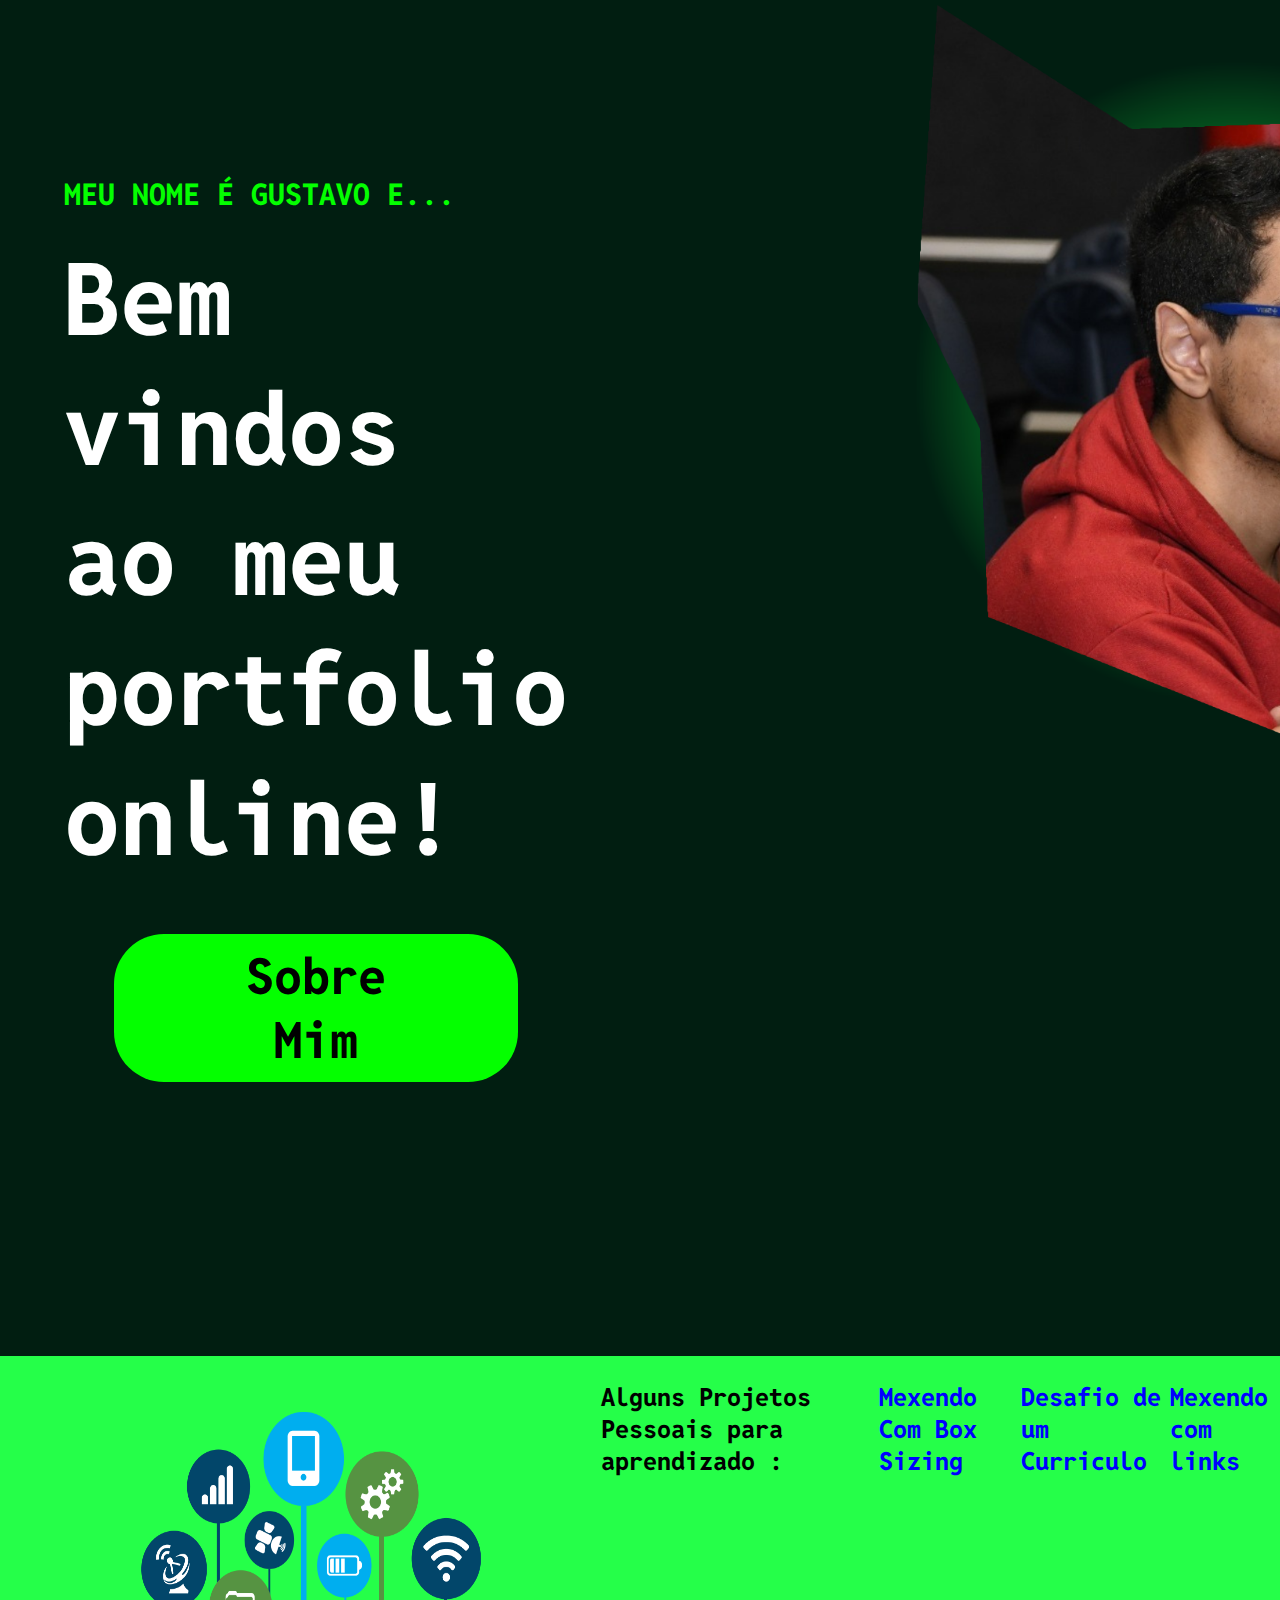
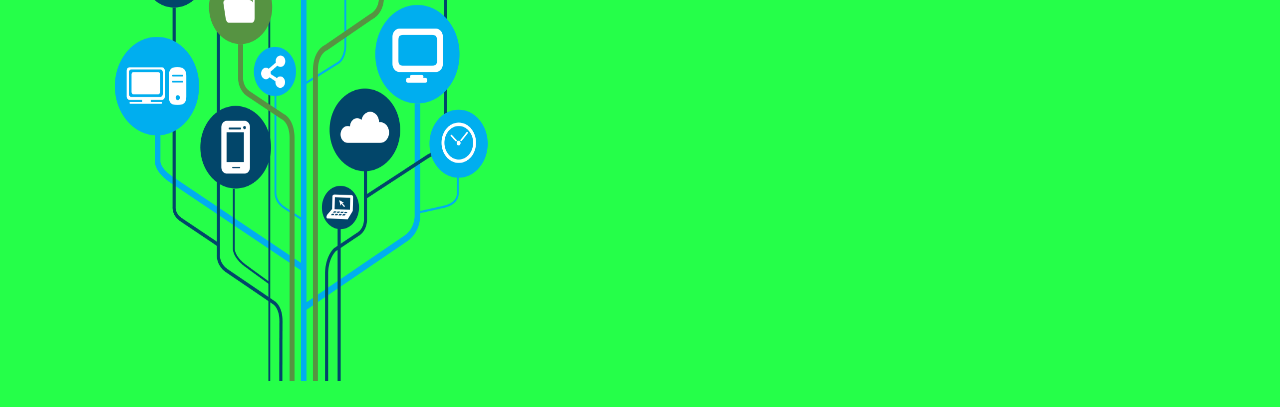
==== index.html @ d865bda5 "atualização layout" ====
<!DOCTYPE html>
<html>
    <head>
        <meta charset="utf-8">
        <meta lang="pt-br">
        <link rel="stylesheet" type="text/css" href="pageSytle.css">
        <title>Bem vindo Ao Meu Portfolio!</title>
    </head>
    <body>
        <header>
            <nav>
                <div class="topo">
                    <h1 style="margin: 9% 0;">
                        <p style="color:rgb(4, 255, 0); font-size: 30%; font-weight: 700; margin-top: 2%;">MEU NOME É GUSTAVO E...</p><br>
                        Bem vindos <br>
                        ao meu<br
                        >portfolio online!
                        <p class="btn"><a href="https://www.linkedin.com/in/gustavo-santos-528a4b22b/">Sobre Mim</a></p>
                    </h1>
                    <img class="banner" src="minhaFoto.png" alt="" style="height: 800px; width: 650px;">
                </div>
            </nav>
        </header>
        <div class="meio">
            <img src="thumbnail.png" style="height: 600px; width: 550px; margin: 2%;">
            <br><br><br>
            <p class="sessao1">Alguns Projetos Pessoais para aprendizado :</p>
            <ul><br>
                <li><a class="click" href="BoxModel/box_sizing.html">Mexendo Com Box Sizing</a></li> 
                <li><a class="click" href="BoxModel/curriculum.html">Desafio de um Curriculo</a></li> 
                <li><a class="click" href="BoxModel/link.html">Mexendo com links</a></li>
            </ul>
            

        </div>
    </body>
</html>
---- pageSytle.css ----
@import url('https://fonts.googleapis.com/css2?family=Reddit+Mono:wght@300&display=swap');
*{
    padding: 0;
    margin: 0;
    text-decoration: none;
    box-sizing: border-box;
    outline: none;
    font-family: "Reddit Mono", monospace;
}
body{
    background-color: #011E11;
}

.topo{
    color:white;
    display: flex;
    font-size: 50px;
    padding: 0 5%;
}
.banner{
    display: flex;
    margin-left: 30%;
    justify-content: flex-end;
}
.btn{
    
    background-color: rgb(4, 255, 0);
    margin : 170px 50px;
    padding: 10px 100px;
    border-radius: 50px;
    margin-top: 10%;
    text-align: center;
    font-size: 50%;
    color:black;
    display: inline-block;
}
@media screen and (max-width: 1000px){
    .topo{
        flex-direction: column-reverse;
        padding: 0 10%;
    }
    .banner{
        margin-left: 0;
    }
    .btn{
        text-align: left;
    }
}
.meio{
    display: flex;
    background-color: #25ff49;
    background-image: url("imagemFundo.png");
    color: black;
    font-weight: 700;
    font-size: 20px;
}
a{
    text-decoration: none;
    color: black;
}
a:hover{
    text-decoration: none;
    color: black;
}
p{
    padding-top: 25px;
    display: inline-block;
}
ul li{
    list-style-type: none;
    font-size: 25px;
}
.click{
    color: blue;
    
}
.click:hover{
    background-color: white;
    text-decoration: underline;
}
ul{
    display: flex;
    margin-top: 25px;
}
.sessao1{
    font-size: 25px;
}
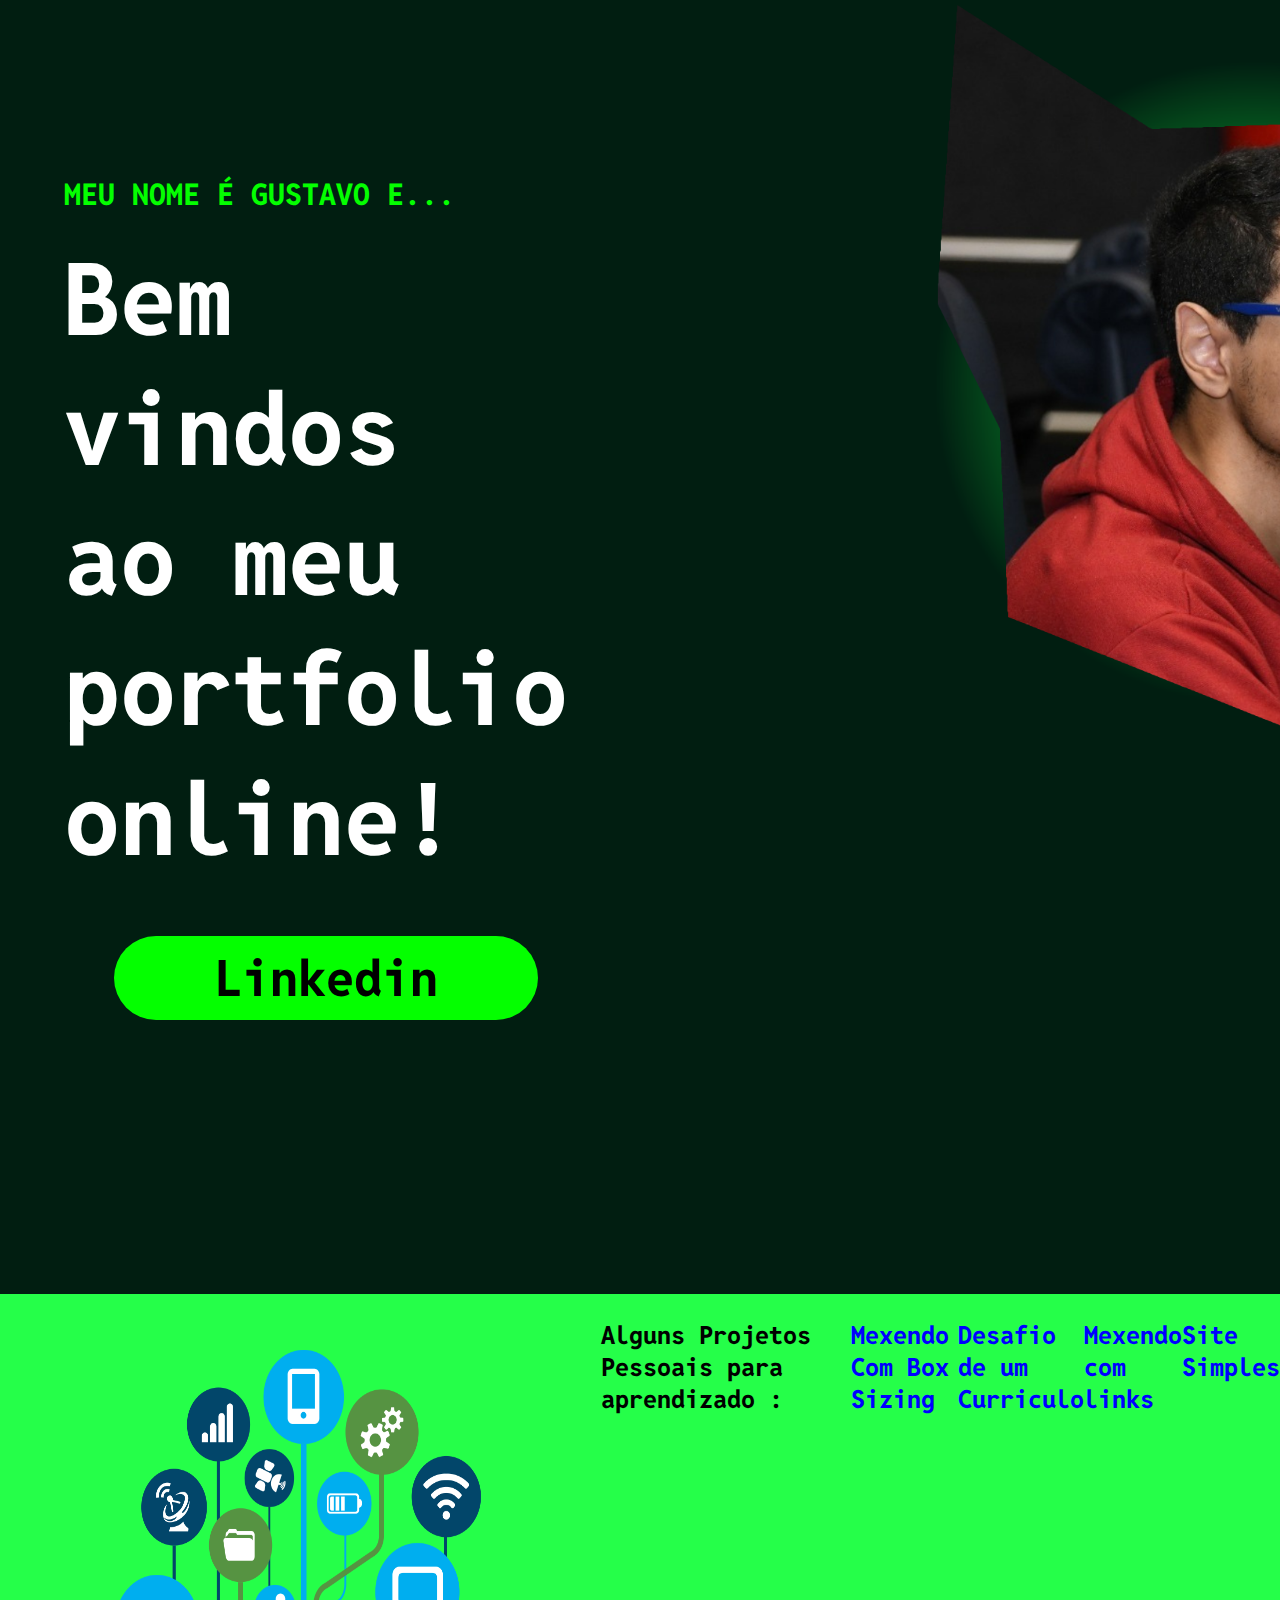
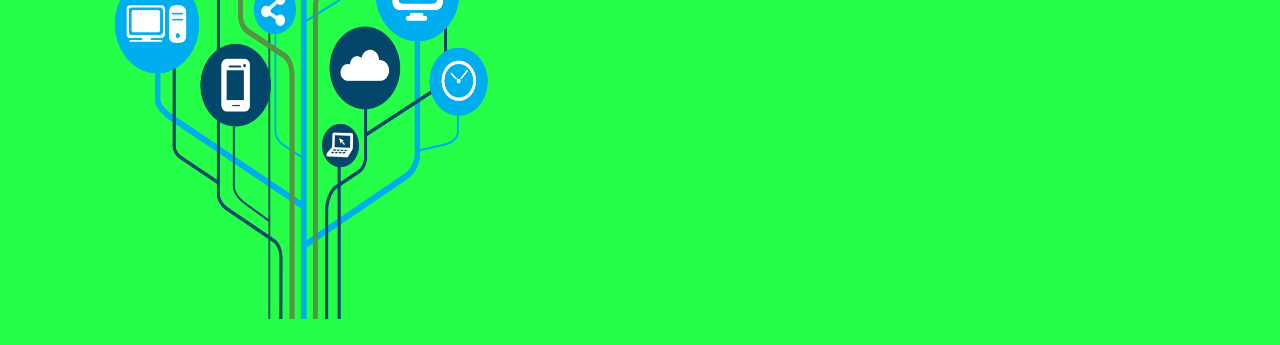
==== commit 45f8e84d: "Atualização - Incremento de mais um projeto, e mudança da logo de "Sobre mim" para apenas o "Linkedi" ====
--- a/index.html
+++ b/index.html
@@ -3,6 +3,7 @@
     <head>
         <meta charset="utf-8">
         <meta lang="pt-br">
+        <meta name="author" content="Gustavo Ribeiro Dos Santos">
         <link rel="stylesheet" type="text/css" href="pageSytle.css">
         <title>Bem vindo Ao Meu Portfolio!</title>
     </head>
@@ -15,7 +16,7 @@
                         Bem vindos <br>
                         ao meu<br
                         >portfolio online!
-                        <p class="btn"><a href="https://www.linkedin.com/in/gustavo-santos-528a4b22b/">Sobre Mim</a></p>
+                        <p class="btn"><a href="https://www.linkedin.com/in/gustavo-santos-528a4b22b/">Linkedin</a></p>
                     </h1>
                     <img class="banner" src="minhaFoto.png" alt="" style="height: 800px; width: 650px;">
                 </div>
@@ -29,6 +30,7 @@
                 <li><a class="click" href="BoxModel/box_sizing.html">Mexendo Com Box Sizing</a></li> 
                 <li><a class="click" href="BoxModel/curriculum.html">Desafio de um Curriculo</a></li> 
                 <li><a class="click" href="BoxModel/link.html">Mexendo com links</a></li>
+                <li><a class="click" href="Semanticas/index.html">Site Simples</a></li>
             </ul>
             
 
--- a/pageSytle.css
+++ b/pageSytle.css
@@ -33,6 +33,10 @@
     font-size: 50%;
     color:black;
     display: inline-block;
+}
+.btn:hover{
+    border-radius: 50px;
+    border: 2px solid white;
 }
 @media screen and (max-width: 1000px){
     .topo{
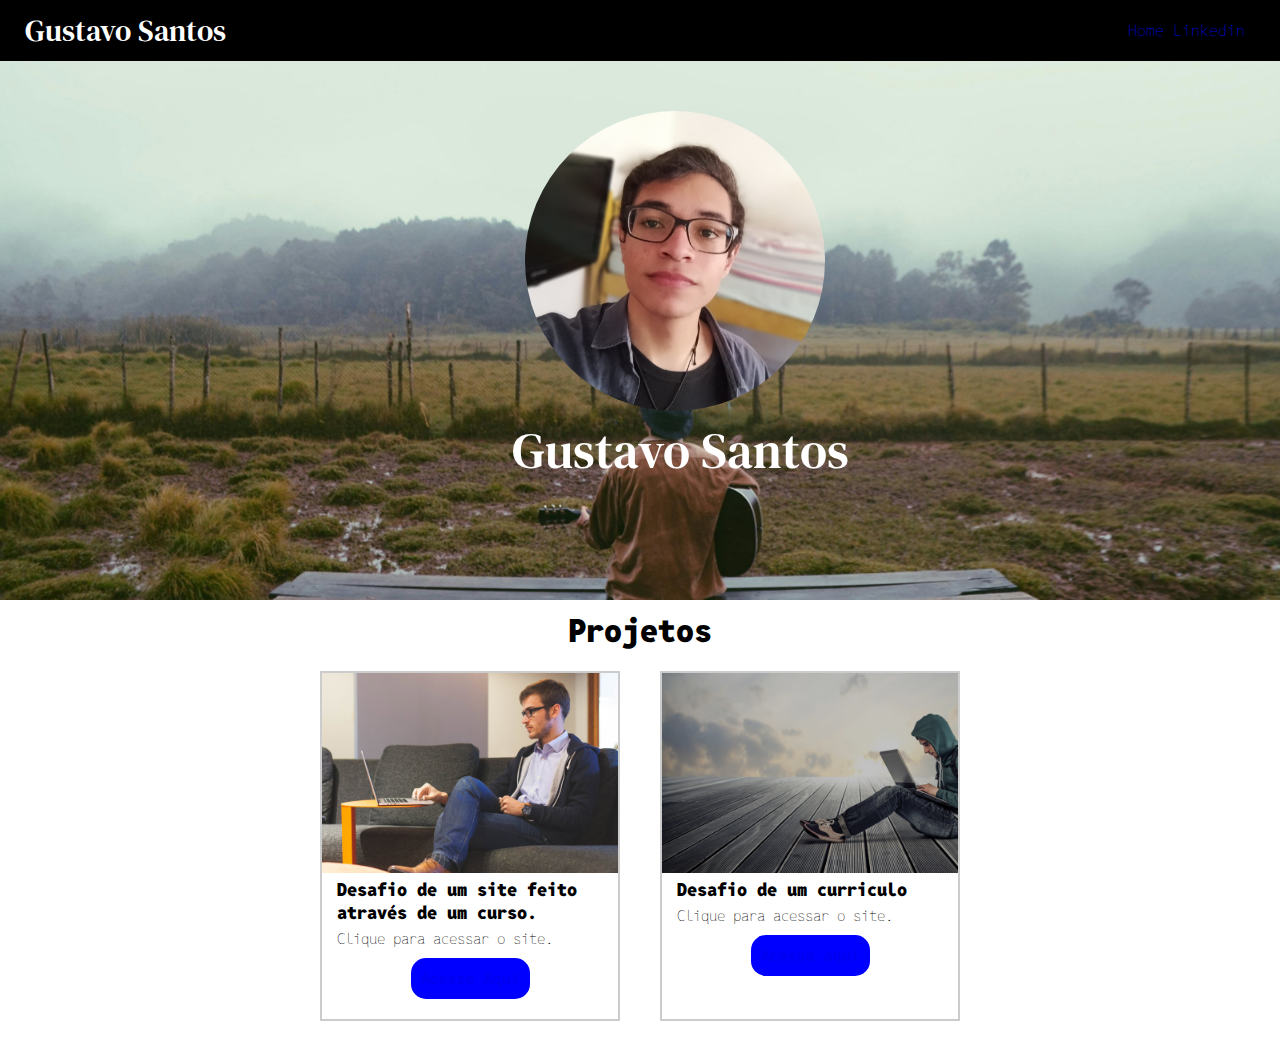
==== commit 6c394ff1: "Atualização layout do portifólio" ====
--- a/index.html
+++ b/index.html
@@ -1,39 +1,39 @@
 <!DOCTYPE html>
-<html>
-    <head>
-        <meta charset="utf-8">
-        <meta lang="pt-br">
-        <meta name="author" content="Gustavo Ribeiro Dos Santos">
-        <link rel="stylesheet" type="text/css" href="pageSytle.css">
-        <title>Bem vindo Ao Meu Portfolio!</title>
-    </head>
-    <body>
-        <header>
-            <nav>
-                <div class="topo">
-                    <h1 style="margin: 9% 0;">
-                        <p style="color:rgb(4, 255, 0); font-size: 30%; font-weight: 700; margin-top: 2%;">MEU NOME É GUSTAVO E...</p><br>
-                        Bem vindos <br>
-                        ao meu<br
-                        >portfolio online!
-                        <p class="btn"><a href="https://www.linkedin.com/in/gustavo-santos-528a4b22b/">Linkedin</a></p>
-                    </h1>
-                    <img class="banner" src="minhaFoto.png" alt="" style="height: 800px; width: 650px;">
-                </div>
-            </nav>
-        </header>
-        <div class="meio">
-            <img src="thumbnail.png" style="height: 600px; width: 550px; margin: 2%;">
-            <br><br><br>
-            <p class="sessao1">Alguns Projetos Pessoais para aprendizado :</p>
-            <ul><br>
-                <li><a class="click" href="BoxModel/box_sizing.html">Mexendo Com Box Sizing</a></li> 
-                <li><a class="click" href="BoxModel/curriculum.html">Desafio de um Curriculo</a></li> 
-                <li><a class="click" href="BoxModel/link.html">Mexendo com links</a></li>
-                <li><a class="click" href="Semanticas/index.html">Site Simples</a></li>
+<html lang="pt-br">
+<head>
+    <meta charset="UTF-8">
+    <meta name="author" content="Gustavo Ribeiro Dos Santos">
+    <title>Portfólio</title>
+    <link rel="stylesheet" href="pageSytle.css">
+</head>
+<body>
+    <header>
+        <div class="cabecalho">
+            <p>Gustavo Santos</p>
+            <ul>
+                <li><a href="#">Home</a></li>
+                <li><a href="https://www.linkedin.com/in/gustavo-santos-528a4b22b/">Linkedin</a></li>
             </ul>
-            
-
         </div>
-    </body>
+        <img class="foto" src="myphoto.png" alt="Gustavo">
+        <h1>Gustavo Santos</h1>
+    </header>
+    <section>
+        <h1>Projetos</h1>
+        <div class="centered">
+            <div class="banner">
+                <img src="Semanticas/ProjetoCSS-inicio/imagens/bg-4.jpg" alt="site1">
+                <h1>Desafio de um site feito através de um curso.</h1>
+                <p>Clique para acessar o site.</p>
+                <a class="botao" href="Semanticas/index.html">Acesse Aqui</a>
+            </div>
+            <div class="banner">
+                <img src="Semanticas/ProjetoCSS-inicio/imagens/bg-3.jpg" alt="site2">
+                <h1>Desafio de um curriculo</h1>
+                <p>Clique para acessar o site.</p>
+                <a href="BoxModel/curriculum.html" class="botao">Acesse aqui</a>
+            </div>
+        </div>        
+    </section>
+</body>
 </html>--- a/pageSytle.css
+++ b/pageSytle.css
@@ -1,4 +1,5 @@
 @import url('https://fonts.googleapis.com/css2?family=Reddit+Mono:wght@300&display=swap');
+@import url('https://fonts.googleapis.com/css2?family=DM+Serif+Text:ital@0;1&family=Reddit+Mono&display=swap');
 *{
     padding: 0;
     margin: 0;
@@ -6,86 +7,108 @@
     box-sizing: border-box;
     outline: none;
     font-family: "Reddit Mono", monospace;
+    font-weight: 1000;
 }
-body{
-    background-color: #011E11;
+.cabecalho {
+    display: flex;
+    background-color: black;
+    color: white;
+    padding: 10px;
 }
-
-.topo{
-    color:white;
+.cabecalho p{
+    margin-left: 15px;
+    font-family: "DM Serif Text", serif;
+    font-weight: 400;
+    font-style: normal;
+    font-size: 30px;
+}
+.cabecalho ul{
+    margin-left: auto;
+    margin-right: 25px;
+    margin-top: 10px;
+}
+.cabecalho li{
+    text-align: center;
+    display: inline-block;
+    color: white;
+    font-size: 16px;
+}
+.cabecalho li a{
+    font-weight: 100;
+}
+a:visited{
+    color: white;
+}
+a:hover{
+    text-decoration: underline;
+}
+.foto{
+    align-items: center;
+    height: 300px;
+    width: 300px;
+    border-radius: 100%;
+    margin-left: 41%;
+    margin-top: 50px;
+}
+header{
+    background: url(fundo_tela.jpg) no-repeat;
+    background-position-y: center;
+    background-size: 100% auto; 
+    height: 600px;
+}
+header h1{
+    font-family: "DM Serif Text", serif;
+    font-size: 50px;
+    text-align: left;
+    margin-left: auto;
+    width: 60%;
+    color: white;
+    font-weight: 100;
+}
+section h1{
+    margin-top: 10px;
+    text-align: center;
+}
+.centered{
     display: flex;
-    font-size: 50px;
-    padding: 0 5%;
+    justify-content: center;
+    align-items: center;
 }
 .banner{
-    display: flex;
+    border: 2px #ccc solid;
+    height: 350px;
+    width: 300px;
+    margin: 20px;
+    overflow: hidden;
+    justify-content: center;
+    align-items: center;
+}
+.banner img{
+    margin: 0;
+    height: 200px;
+    padding: 0;
+}
+.banner p{
+    width: 90%;
+    margin: auto;
+    margin-top: 5px;
+    font-weight: 100;
+    font-size: 15px;
+}
+.banner h1{
+    font-size: 18px;
+    text-align: left;
+    width: 90%;
+    margin: auto;
+}
+.banner .botao{
+    display: block;
+    width: fit-content;
     margin-left: 30%;
-    justify-content: flex-end;
-}
-.btn{
-    
-    background-color: rgb(4, 255, 0);
-    margin : 170px 50px;
-    padding: 10px 100px;
-    border-radius: 50px;
-    margin-top: 10%;
+    margin-top: 10px;
+    padding: 10px;
+    border-radius: 15px;
     text-align: center;
-    font-size: 50%;
-    color:black;
-    display: inline-block;
-}
-.btn:hover{
-    border-radius: 50px;
-    border: 2px solid white;
-}
-@media screen and (max-width: 1000px){
-    .topo{
-        flex-direction: column-reverse;
-        padding: 0 10%;
-    }
-    .banner{
-        margin-left: 0;
-    }
-    .btn{
-        text-align: left;
-    }
-}
-.meio{
-    display: flex;
-    background-color: #25ff49;
-    background-image: url("imagemFundo.png");
-    color: black;
-    font-weight: 700;
-    font-size: 20px;
-}
-a{
-    text-decoration: none;
-    color: black;
-}
-a:hover{
-    text-decoration: none;
-    color: black;
-}
-p{
-    padding-top: 25px;
-    display: inline-block;
-}
-ul li{
-    list-style-type: none;
-    font-size: 25px;
-}
-.click{
-    color: blue;
-    
-}
-.click:hover{
-    background-color: white;
-    text-decoration: underline;
-}
-ul{
-    display: flex;
-    margin-top: 25px;
-}
-.sessao1{
-    font-size: 25px;
+    background-color: blue;
+    font-weight: 500;
 }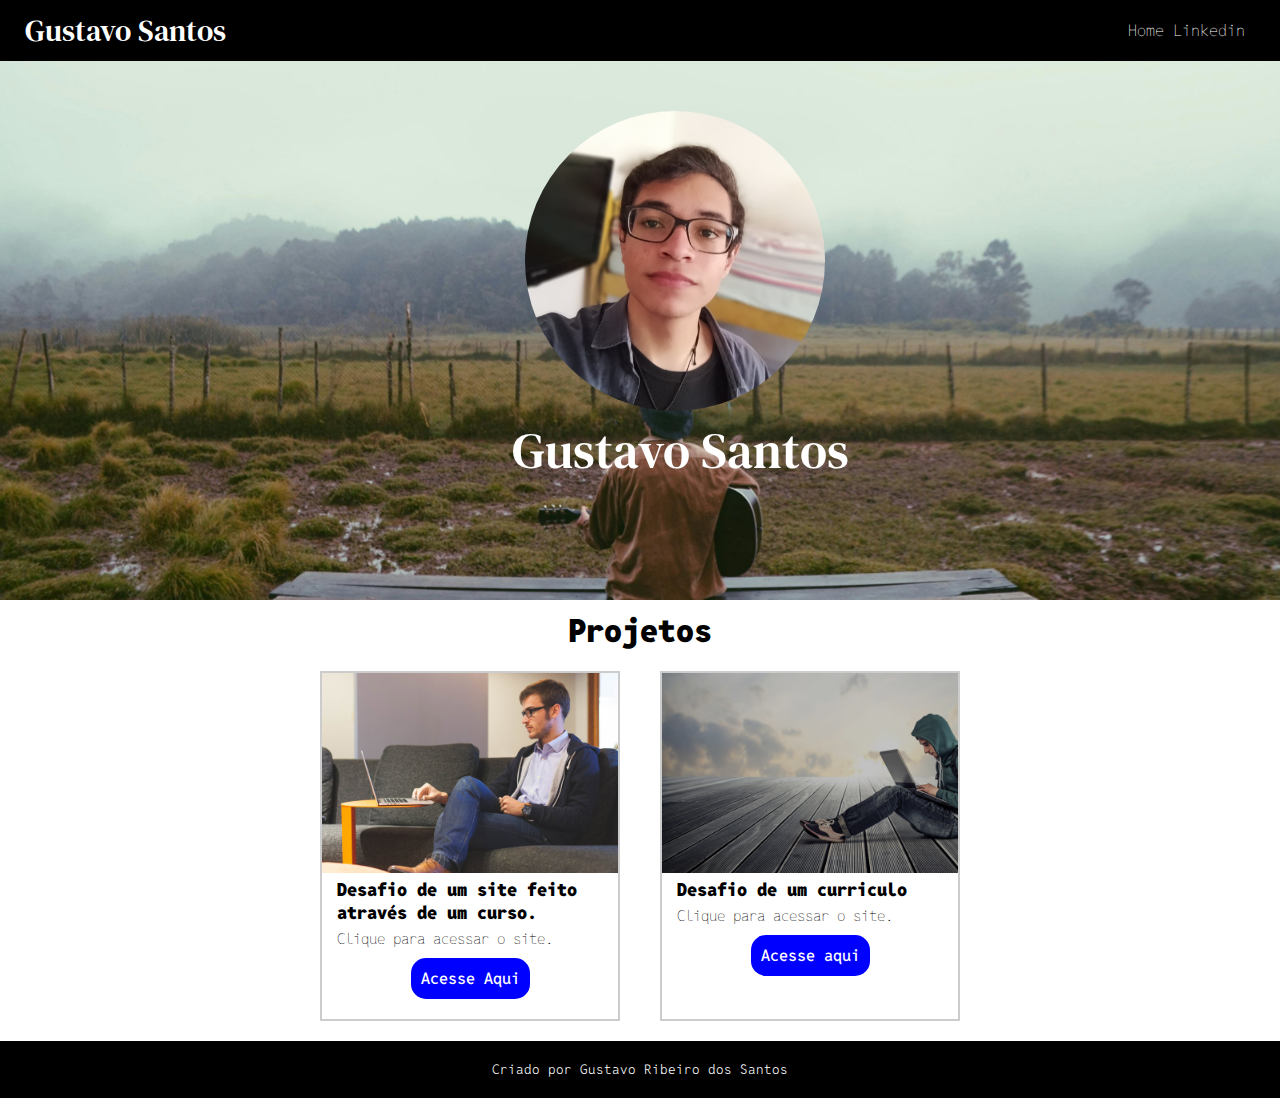
==== commit c7f05638: "Atualização elemento stick e acréscimo do footer." ====
--- a/index.html
+++ b/index.html
@@ -35,5 +35,6 @@
             </div>
         </div>        
     </section>
+    <footer>Criado por Gustavo Ribeiro dos Santos</footer>
 </body>
 </html>--- a/pageSytle.css
+++ b/pageSytle.css
@@ -14,6 +14,8 @@
     background-color: black;
     color: white;
     padding: 10px;
+    position: sticky;
+    top: -15px;
 }
 .cabecalho p{
     margin-left: 15px;
@@ -35,6 +37,9 @@
 }
 .cabecalho li a{
     font-weight: 100;
+}
+a{
+    color: white;
 }
 a:visited{
     color: white;
@@ -111,4 +116,13 @@
     text-align: center;
     background-color: blue;
     font-weight: 500;
+}
+
+footer{
+    text-align: center;
+    background-color: black;
+    color: white;
+    font-size: smaller;
+    font-weight: 300;
+    padding: 20px;
 }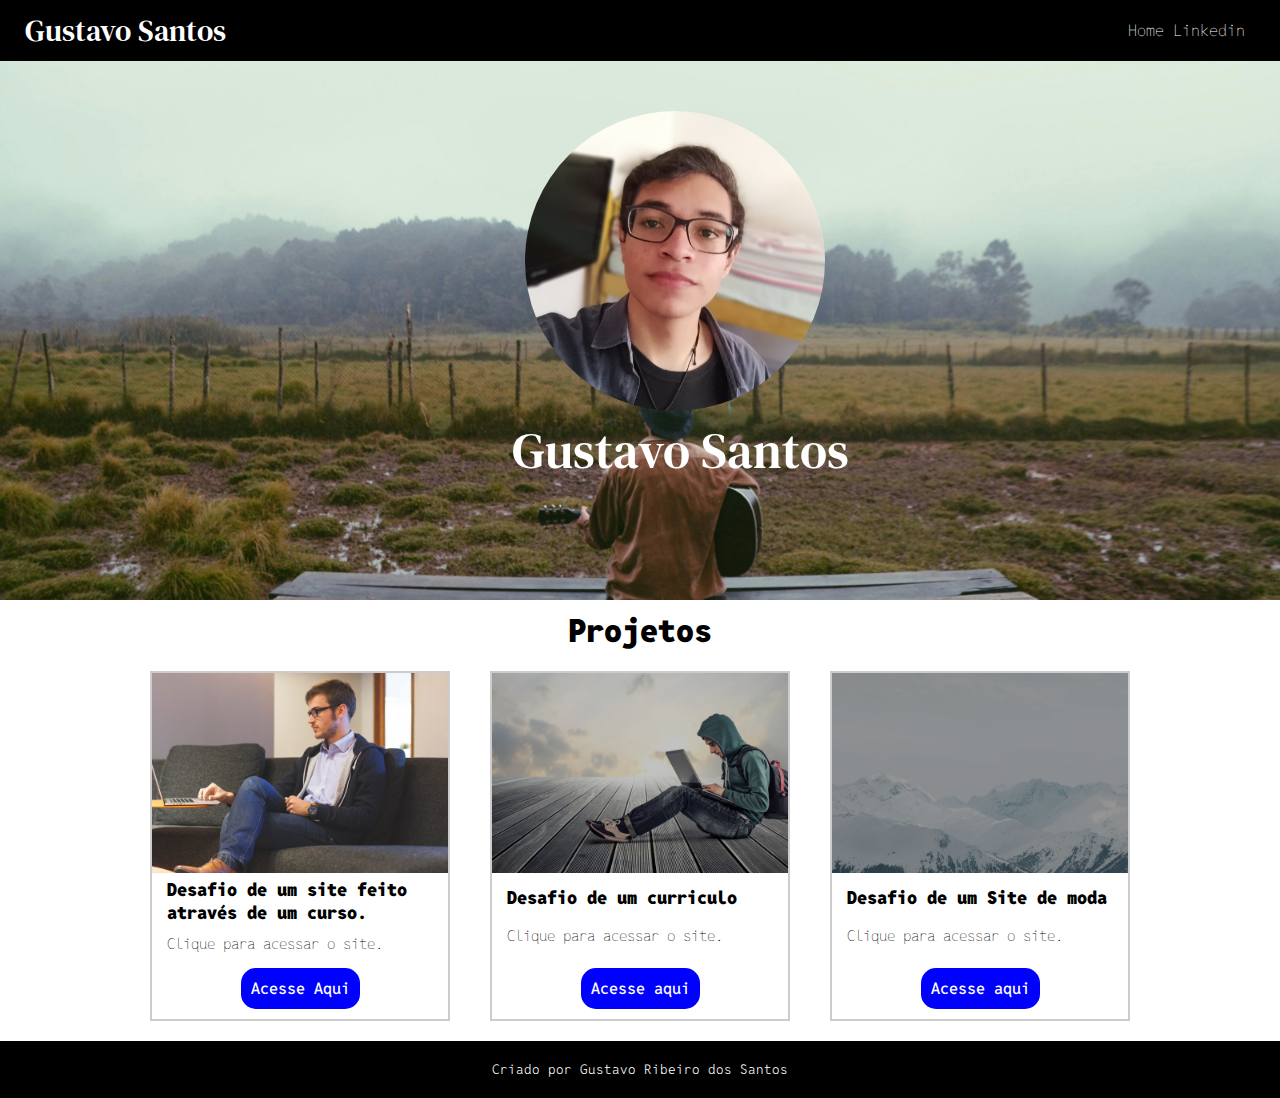
==== commit d6d30500: "Incremento desafio de site(moda)" ====
--- a/index.html
+++ b/index.html
@@ -33,6 +33,13 @@
                 <p>Clique para acessar o site.</p>
                 <a href="BoxModel/curriculum.html" class="botao">Acesse aqui</a>
             </div>
+
+            <div class="banner">
+                <img src="Semanticas/ProjetoCSS-inicio/imagens/bg-2.jpg" alt="site3">
+                <h1>Desafio de um Site de moda</h1>
+                <p>Clique para acessar o site.</p>
+                <a href="inicio/index.html" class="botao">Acesse aqui</a>
+            </div>
         </div>        
     </section>
     <footer>Criado por Gustavo Ribeiro dos Santos</footer>
--- a/pageSytle.css
+++ b/pageSytle.css
@@ -80,6 +80,9 @@
     align-items: center;
 }
 .banner{
+    display: flex;
+    flex-direction: column;
+    align-items: center;
     border: 2px #ccc solid;
     height: 350px;
     width: 300px;
@@ -106,11 +109,8 @@
     width: 90%;
     margin: auto;
 }
-.banner .botao{
-    display: block;
-    width: fit-content;
-    margin-left: 30%;
-    margin-top: 10px;
+.botao{
+    margin: 10px;
     padding: 10px;
     border-radius: 15px;
     text-align: center;
